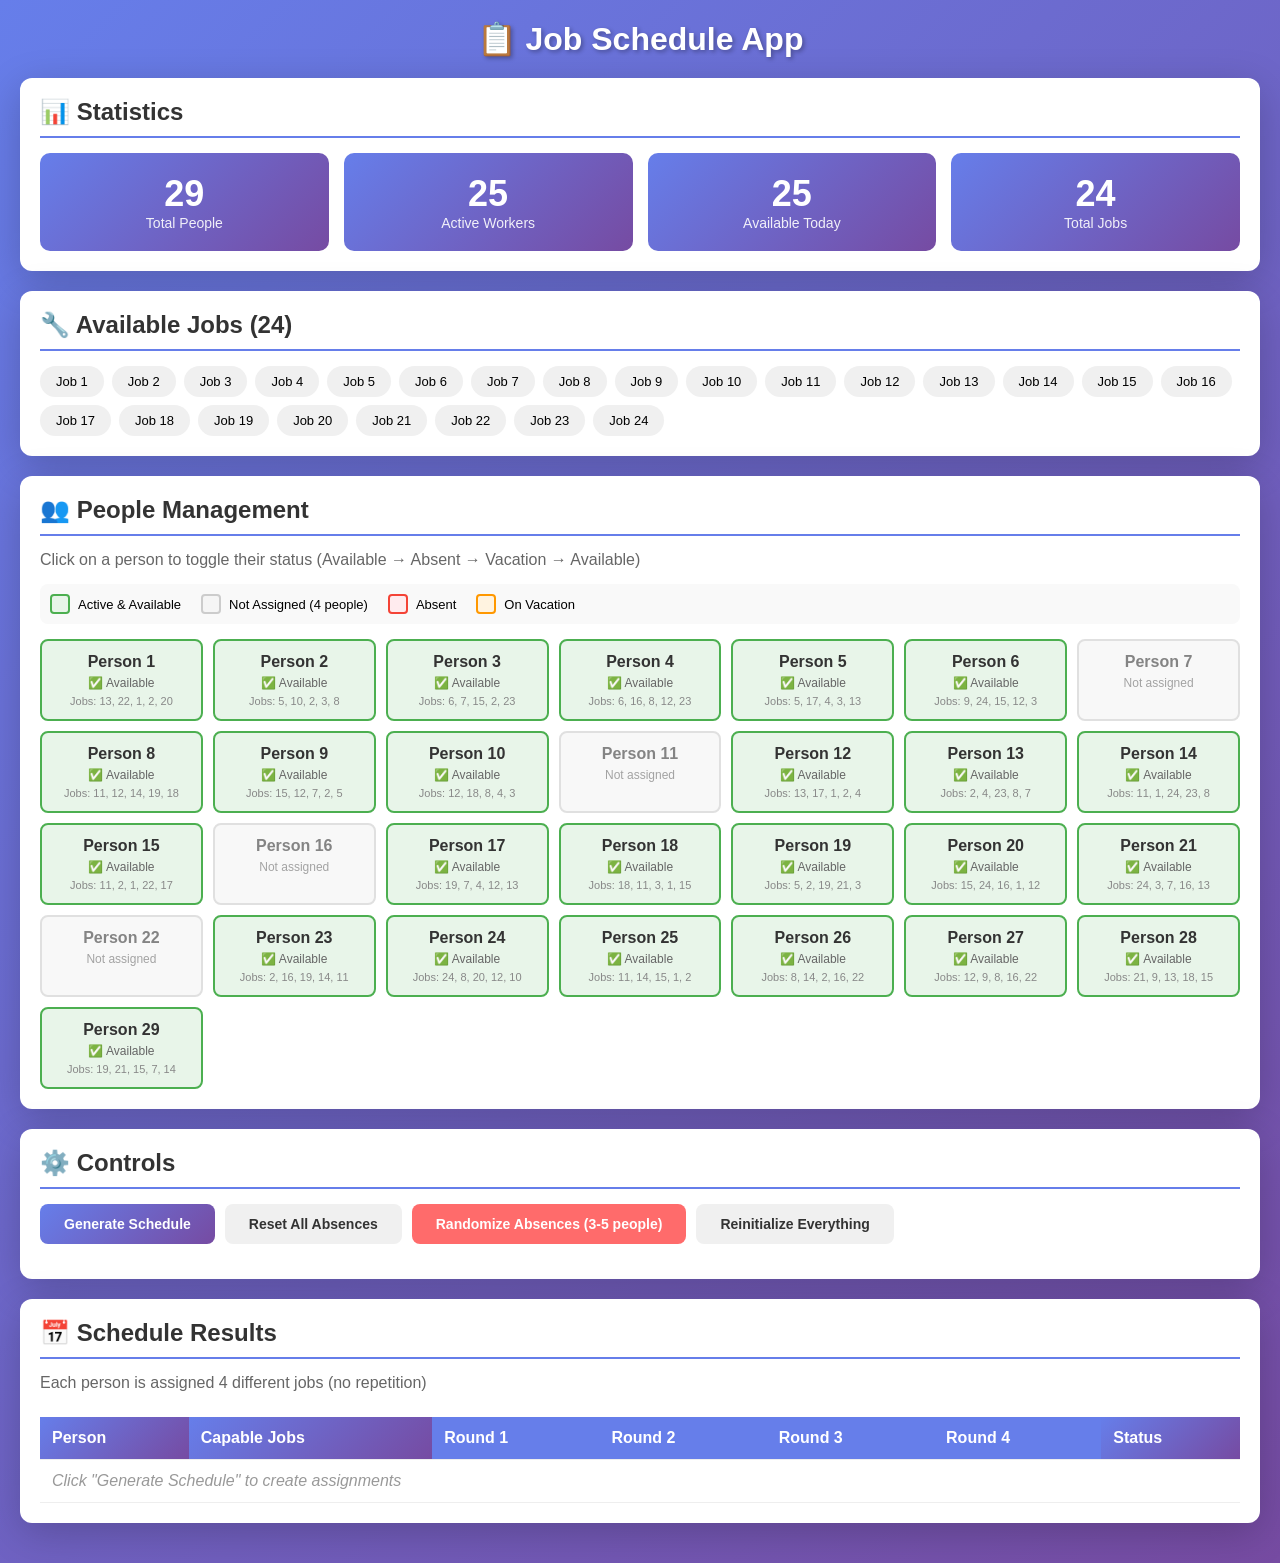
==== job-scheduler/index.html @ 598b5e57 "Add job scheduling web application Create a web-based job scheduler that: - Creates 29 people and 24" ====
<!DOCTYPE html>
<html lang="en">
<head>
    <meta charset="UTF-8">
    <meta name="viewport" content="width=device-width, initial-scale=1.0">
    <title>Job Schedule App</title>
    <style>
        * {
            box-sizing: border-box;
            margin: 0;
            padding: 0;
        }

        body {
            font-family: 'Segoe UI', Tahoma, Geneva, Verdana, sans-serif;
            background: linear-gradient(135deg, #667eea 0%, #764ba2 100%);
            min-height: 100vh;
            padding: 20px;
        }

        .container {
            max-width: 1400px;
            margin: 0 auto;
        }

        h1 {
            text-align: center;
            color: white;
            margin-bottom: 20px;
            text-shadow: 2px 2px 4px rgba(0,0,0,0.3);
        }

        .panel {
            background: white;
            border-radius: 12px;
            padding: 20px;
            margin-bottom: 20px;
            box-shadow: 0 10px 40px rgba(0,0,0,0.2);
        }

        .panel h2 {
            color: #333;
            margin-bottom: 15px;
            border-bottom: 2px solid #667eea;
            padding-bottom: 10px;
        }

        .controls {
            display: flex;
            gap: 10px;
            flex-wrap: wrap;
            margin-bottom: 15px;
        }

        button {
            padding: 12px 24px;
            border: none;
            border-radius: 8px;
            cursor: pointer;
            font-size: 14px;
            font-weight: 600;
            transition: all 0.3s ease;
        }

        .btn-primary {
            background: linear-gradient(135deg, #667eea 0%, #764ba2 100%);
            color: white;
        }

        .btn-primary:hover {
            transform: translateY(-2px);
            box-shadow: 0 5px 20px rgba(102, 126, 234, 0.4);
        }

        .btn-secondary {
            background: #f0f0f0;
            color: #333;
        }

        .btn-secondary:hover {
            background: #e0e0e0;
        }

        .btn-danger {
            background: #ff6b6b;
            color: white;
        }

        .btn-danger:hover {
            background: #ee5a5a;
        }

        .people-grid {
            display: grid;
            grid-template-columns: repeat(auto-fill, minmax(150px, 1fr));
            gap: 10px;
            margin-top: 15px;
        }

        .person-card {
            padding: 12px;
            border-radius: 8px;
            text-align: center;
            cursor: pointer;
            transition: all 0.3s ease;
            border: 2px solid transparent;
        }

        .person-card.active {
            background: #e8f5e9;
            border-color: #4caf50;
        }

        .person-card.inactive {
            background: #f5f5f5;
            border-color: #ccc;
            opacity: 0.6;
        }

        .person-card.absent {
            background: #ffebee;
            border-color: #f44336;
        }

        .person-card.vacation {
            background: #fff3e0;
            border-color: #ff9800;
        }

        .person-card:hover {
            transform: scale(1.05);
        }

        .person-name {
            font-weight: 600;
            color: #333;
        }

        .person-status {
            font-size: 12px;
            color: #666;
            margin-top: 5px;
        }

        .person-jobs {
            font-size: 11px;
            color: #888;
            margin-top: 5px;
        }

        .legend {
            display: flex;
            gap: 20px;
            flex-wrap: wrap;
            margin-top: 15px;
            padding: 10px;
            background: #f9f9f9;
            border-radius: 8px;
        }

        .legend-item {
            display: flex;
            align-items: center;
            gap: 8px;
            font-size: 13px;
        }

        .legend-color {
            width: 20px;
            height: 20px;
            border-radius: 4px;
        }

        table {
            width: 100%;
            border-collapse: collapse;
            margin-top: 15px;
        }

        th, td {
            padding: 12px;
            text-align: left;
            border-bottom: 1px solid #eee;
        }

        th {
            background: linear-gradient(135deg, #667eea 0%, #764ba2 100%);
            color: white;
            font-weight: 600;
        }

        tr:hover {
            background: #f5f5f5;
        }

        .job-badge {
            display: inline-block;
            padding: 4px 10px;
            border-radius: 20px;
            font-size: 12px;
            margin: 2px;
            background: #e3f2fd;
            color: #1976d2;
        }

        .job-badge.assigned {
            background: #c8e6c9;
            color: #2e7d32;
        }

        .no-assignment {
            color: #999;
            font-style: italic;
        }

        .stats {
            display: grid;
            grid-template-columns: repeat(auto-fit, minmax(200px, 1fr));
            gap: 15px;
            margin-top: 15px;
        }

        .stat-card {
            background: linear-gradient(135deg, #667eea 0%, #764ba2 100%);
            color: white;
            padding: 20px;
            border-radius: 10px;
            text-align: center;
        }

        .stat-number {
            font-size: 36px;
            font-weight: bold;
        }

        .stat-label {
            font-size: 14px;
            opacity: 0.9;
        }

        .jobs-list {
            display: flex;
            flex-wrap: wrap;
            gap: 8px;
            margin-top: 10px;
        }

        .job-item {
            padding: 8px 16px;
            background: #f0f0f0;
            border-radius: 20px;
            font-size: 13px;
        }

        .schedule-table-container {
            overflow-x: auto;
        }

        .round-header {
            background: #667eea !important;
        }

        @media (max-width: 768px) {
            .people-grid {
                grid-template-columns: repeat(auto-fill, minmax(120px, 1fr));
            }
        }
    </style>
</head>
<body>
    <div class="container">
        <h1>📋 Job Schedule App</h1>

        <!-- Stats Panel -->
        <div class="panel">
            <h2>📊 Statistics</h2>
            <div class="stats" id="stats">
                <div class="stat-card">
                    <div class="stat-number" id="total-people">29</div>
                    <div class="stat-label">Total People</div>
                </div>
                <div class="stat-card">
                    <div class="stat-number" id="active-workers">25</div>
                    <div class="stat-label">Active Workers</div>
                </div>
                <div class="stat-card">
                    <div class="stat-number" id="available-workers">25</div>
                    <div class="stat-label">Available Today</div>
                </div>
                <div class="stat-card">
                    <div class="stat-number" id="total-jobs">24</div>
                    <div class="stat-label">Total Jobs</div>
                </div>
            </div>
        </div>

        <!-- Jobs Panel -->
        <div class="panel">
            <h2>🔧 Available Jobs (24)</h2>
            <div class="jobs-list" id="jobs-list"></div>
        </div>

        <!-- People Panel -->
        <div class="panel">
            <h2>👥 People Management</h2>
            <p style="color: #666; margin-bottom: 10px;">Click on a person to toggle their status (Available → Absent → Vacation → Available)</p>
            <div class="legend">
                <div class="legend-item">
                    <div class="legend-color" style="background: #e8f5e9; border: 2px solid #4caf50;"></div>
                    <span>Active & Available</span>
                </div>
                <div class="legend-item">
                    <div class="legend-color" style="background: #f5f5f5; border: 2px solid #ccc;"></div>
                    <span>Not Assigned (4 people)</span>
                </div>
                <div class="legend-item">
                    <div class="legend-color" style="background: #ffebee; border: 2px solid #f44336;"></div>
                    <span>Absent</span>
                </div>
                <div class="legend-item">
                    <div class="legend-color" style="background: #fff3e0; border: 2px solid #ff9800;"></div>
                    <span>On Vacation</span>
                </div>
            </div>
            <div class="people-grid" id="people-grid"></div>
        </div>

        <!-- Controls Panel -->
        <div class="panel">
            <h2>⚙️ Controls</h2>
            <div class="controls">
                <button class="btn-primary" onclick="generateSchedule()">Generate Schedule</button>
                <button class="btn-secondary" onclick="resetAbsences()">Reset All Absences</button>
                <button class="btn-danger" onclick="randomizeAbsences()">Randomize Absences (3-5 people)</button>
                <button class="btn-secondary" onclick="reinitialize()">Reinitialize Everything</button>
            </div>
        </div>

        <!-- Schedule Results Panel -->
        <div class="panel">
            <h2>📅 Schedule Results</h2>
            <p style="color: #666; margin-bottom: 10px;">Each person is assigned 4 different jobs (no repetition)</p>
            <div class="schedule-table-container">
                <table id="schedule-table">
                    <thead>
                        <tr>
                            <th>Person</th>
                            <th>Capable Jobs</th>
                            <th class="round-header">Round 1</th>
                            <th class="round-header">Round 2</th>
                            <th class="round-header">Round 3</th>
                            <th class="round-header">Round 4</th>
                            <th>Status</th>
                        </tr>
                    </thead>
                    <tbody id="schedule-body">
                    </tbody>
                </table>
            </div>
        </div>
    </div>

    <script>
        // Configuration
        const TOTAL_PEOPLE = 29;
        const ACTIVE_WORKERS = 25;
        const TOTAL_JOBS = 24;
        const JOBS_PER_PERSON = 5;
        const ROUNDS = 4;

        // State
        let people = [];
        let jobs = [];
        let schedule = [];

        // Initialize the application
        function init() {
            // Create 24 jobs
            jobs = [];
            for (let i = 1; i <= TOTAL_JOBS; i++) {
                jobs.push({
                    id: i,
                    name: `Job ${i}`
                });
            }

            // Create 29 people
            people = [];
            for (let i = 1; i <= TOTAL_PEOPLE; i++) {
                people.push({
                    id: i,
                    name: `Person ${i}`,
                    isActiveWorker: false,
                    capableJobs: [],
                    status: 'available' // available, absent, vacation
                });
            }

            // Randomly select 25 people to be active workers
            const shuffledIndices = [...Array(TOTAL_PEOPLE).keys()].sort(() => Math.random() - 0.5);
            const activeIndices = shuffledIndices.slice(0, ACTIVE_WORKERS);

            activeIndices.forEach(index => {
                people[index].isActiveWorker = true;
                // Randomly assign 5 jobs to each active worker
                const shuffledJobs = [...jobs].sort(() => Math.random() - 0.5);
                people[index].capableJobs = shuffledJobs.slice(0, JOBS_PER_PERSON).map(j => j.id);
            });

            renderAll();
        }

        // Render all UI components
        function renderAll() {
            renderJobs();
            renderPeople();
            renderStats();
            clearSchedule();
        }

        // Render jobs list
        function renderJobs() {
            const container = document.getElementById('jobs-list');
            container.innerHTML = jobs.map(job =>
                `<div class="job-item">${job.name}</div>`
            ).join('');
        }

        // Render people grid
        function renderPeople() {
            const container = document.getElementById('people-grid');
            container.innerHTML = people.map(person => {
                let statusClass = person.isActiveWorker ? 'active' : 'inactive';
                if (person.isActiveWorker) {
                    if (person.status === 'absent') statusClass = 'absent';
                    else if (person.status === 'vacation') statusClass = 'vacation';
                }

                let statusText = '';
                if (!person.isActiveWorker) {
                    statusText = 'Not assigned';
                } else if (person.status === 'absent') {
                    statusText = '❌ Absent';
                } else if (person.status === 'vacation') {
                    statusText = '🏖️ Vacation';
                } else {
                    statusText = '✅ Available';
                }

                const jobsText = person.isActiveWorker
                    ? `Jobs: ${person.capableJobs.join(', ')}`
                    : '';

                return `
                    <div class="person-card ${statusClass}" onclick="togglePersonStatus(${person.id})">
                        <div class="person-name">${person.name}</div>
                        <div class="person-status">${statusText}</div>
                        <div class="person-jobs">${jobsText}</div>
                    </div>
                `;
            }).join('');
        }

        // Toggle person status
        function togglePersonStatus(personId) {
            const person = people.find(p => p.id === personId);
            if (!person || !person.isActiveWorker) return;

            const states = ['available', 'absent', 'vacation'];
            const currentIndex = states.indexOf(person.status);
            person.status = states[(currentIndex + 1) % states.length];

            renderPeople();
            renderStats();
        }

        // Render statistics
        function renderStats() {
            document.getElementById('total-people').textContent = TOTAL_PEOPLE;
            document.getElementById('active-workers').textContent = ACTIVE_WORKERS;
            document.getElementById('total-jobs').textContent = TOTAL_JOBS;

            const availableCount = people.filter(p => p.isActiveWorker && p.status === 'available').length;
            document.getElementById('available-workers').textContent = availableCount;
        }

        // Clear schedule table
        function clearSchedule() {
            document.getElementById('schedule-body').innerHTML = `
                <tr>
                    <td colspan="7" class="no-assignment">Click "Generate Schedule" to create assignments</td>
                </tr>
            `;
        }

        // Generate schedule
        function generateSchedule() {
            const availableWorkers = people.filter(p => p.isActiveWorker && p.status === 'available');

            if (availableWorkers.length === 0) {
                alert('No available workers! Please make sure at least one worker is available.');
                return;
            }

            // For each worker, assign 4 different jobs from their capable jobs
            schedule = availableWorkers.map(worker => {
                const assignedJobs = [];
                const availableJobs = [...worker.capableJobs];

                // Assign up to 4 jobs without repetition
                for (let round = 0; round < ROUNDS && availableJobs.length > 0; round++) {
                    const randomIndex = Math.floor(Math.random() * availableJobs.length);
                    assignedJobs.push(availableJobs[randomIndex]);
                    availableJobs.splice(randomIndex, 1);
                }

                return {
                    person: worker,
                    assignments: assignedJobs
                };
            });

            renderSchedule();
        }

        // Render schedule table
        function renderSchedule() {
            const tbody = document.getElementById('schedule-body');

            // Include all active workers in the table
            const activeWorkers = people.filter(p => p.isActiveWorker);

            tbody.innerHTML = activeWorkers.map(worker => {
                const workerSchedule = schedule.find(s => s.person.id === worker.id);

                let statusBadge = '';
                let roundsHtml = '';

                if (worker.status === 'absent') {
                    statusBadge = '<span style="color: #f44336;">❌ Absent</span>';
                    roundsHtml = '<td colspan="4" class="no-assignment">Not available - Absent</td>';
                } else if (worker.status === 'vacation') {
                    statusBadge = '<span style="color: #ff9800;">🏖️ Vacation</span>';
                    roundsHtml = '<td colspan="4" class="no-assignment">Not available - On Vacation</td>';
                } else if (workerSchedule) {
                    statusBadge = '<span style="color: #4caf50;">✅ Scheduled</span>';
                    roundsHtml = [0, 1, 2, 3].map(round => {
                        if (workerSchedule.assignments[round]) {
                            return `<td><span class="job-badge assigned">Job ${workerSchedule.assignments[round]}</span></td>`;
                        }
                        return `<td class="no-assignment">-</td>`;
                    }).join('');
                } else {
                    statusBadge = '<span style="color: #999;">⏳ Pending</span>';
                    roundsHtml = '<td colspan="4" class="no-assignment">Generate schedule to assign</td>';
                }

                const capableJobsBadges = worker.capableJobs
                    .map(j => `<span class="job-badge">Job ${j}</span>`)
                    .join('');

                // Adjust column span for absent/vacation
                if (worker.status === 'absent' || worker.status === 'vacation' || !workerSchedule) {
                    return `
                        <tr>
                            <td><strong>${worker.name}</strong></td>
                            <td>${capableJobsBadges}</td>
                            ${roundsHtml}
                            <td>${statusBadge}</td>
                        </tr>
                    `;
                }

                return `
                    <tr>
                        <td><strong>${worker.name}</strong></td>
                        <td>${capableJobsBadges}</td>
                        ${roundsHtml}
                        <td>${statusBadge}</td>
                    </tr>
                `;
            }).join('');

            // Add non-active workers at the bottom
            const inactiveWorkers = people.filter(p => !p.isActiveWorker);
            if (inactiveWorkers.length > 0) {
                tbody.innerHTML += inactiveWorkers.map(worker => `
                    <tr style="opacity: 0.5;">
                        <td><strong>${worker.name}</strong></td>
                        <td class="no-assignment">No jobs assigned</td>
                        <td colspan="4" class="no-assignment">Not an active worker</td>
                        <td><span style="color: #999;">N/A</span></td>
                    </tr>
                `).join('');
            }
        }

        // Reset all absences
        function resetAbsences() {
            people.forEach(person => {
                if (person.isActiveWorker) {
                    person.status = 'available';
                }
            });
            renderPeople();
            renderStats();
            clearSchedule();
        }

        // Randomize absences (3-5 people)
        function randomizeAbsences() {
            resetAbsences();

            const activeWorkers = people.filter(p => p.isActiveWorker);
            const numAbsent = Math.floor(Math.random() * 3) + 3; // 3 to 5 people

            const shuffled = [...activeWorkers].sort(() => Math.random() - 0.5);
            const toMarkAbsent = shuffled.slice(0, numAbsent);

            toMarkAbsent.forEach(worker => {
                // Randomly choose between absent and vacation
                worker.status = Math.random() > 0.5 ? 'absent' : 'vacation';
            });

            renderPeople();
            renderStats();
            clearSchedule();
        }

        // Reinitialize everything
        function reinitialize() {
            if (confirm('This will reset all data and randomize job assignments. Continue?')) {
                init();
            }
        }

        // Initialize on page load
        document.addEventListener('DOMContentLoaded', init);
    </script>
</body>
</html>
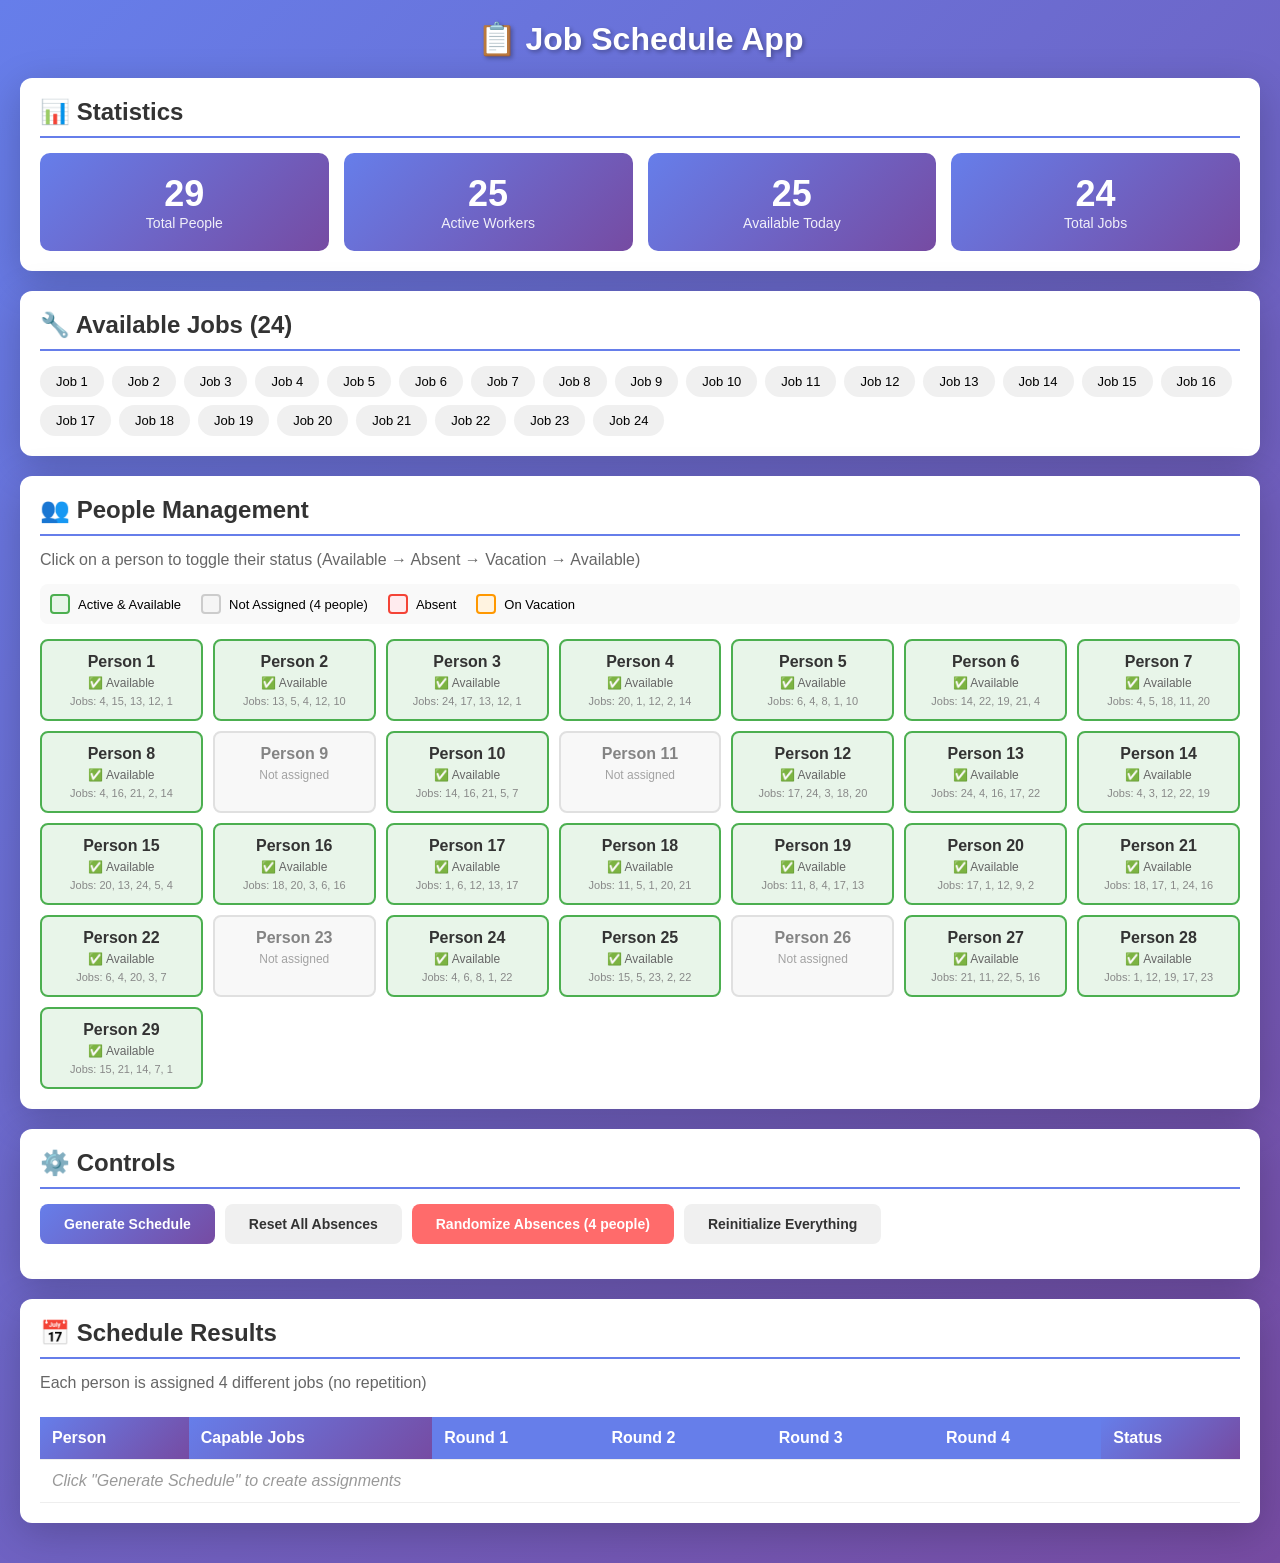
==== commit 100b7d18: "Change randomize absences to consistently use 4 people" ====
--- a/job-scheduler/index.html
+++ b/job-scheduler/index.html
@@ -331,7 +331,7 @@
             <div class="controls">
                 <button class="btn-primary" onclick="generateSchedule()">Generate Schedule</button>
                 <button class="btn-secondary" onclick="resetAbsences()">Reset All Absences</button>
-                <button class="btn-danger" onclick="randomizeAbsences()">Randomize Absences (3-5 people)</button>
+                <button class="btn-danger" onclick="randomizeAbsences()">Randomize Absences (4 people)</button>
                 <button class="btn-secondary" onclick="reinitialize()">Reinitialize Everything</button>
             </div>
         </div>
@@ -612,7 +612,7 @@
             resetAbsences();
 
             const activeWorkers = people.filter(p => p.isActiveWorker);
-            const numAbsent = Math.floor(Math.random() * 3) + 3; // 3 to 5 people
+            const numAbsent = 4; // Always 4 people
 
             const shuffled = [...activeWorkers].sort(() => Math.random() - 0.5);
             const toMarkAbsent = shuffled.slice(0, numAbsent);
